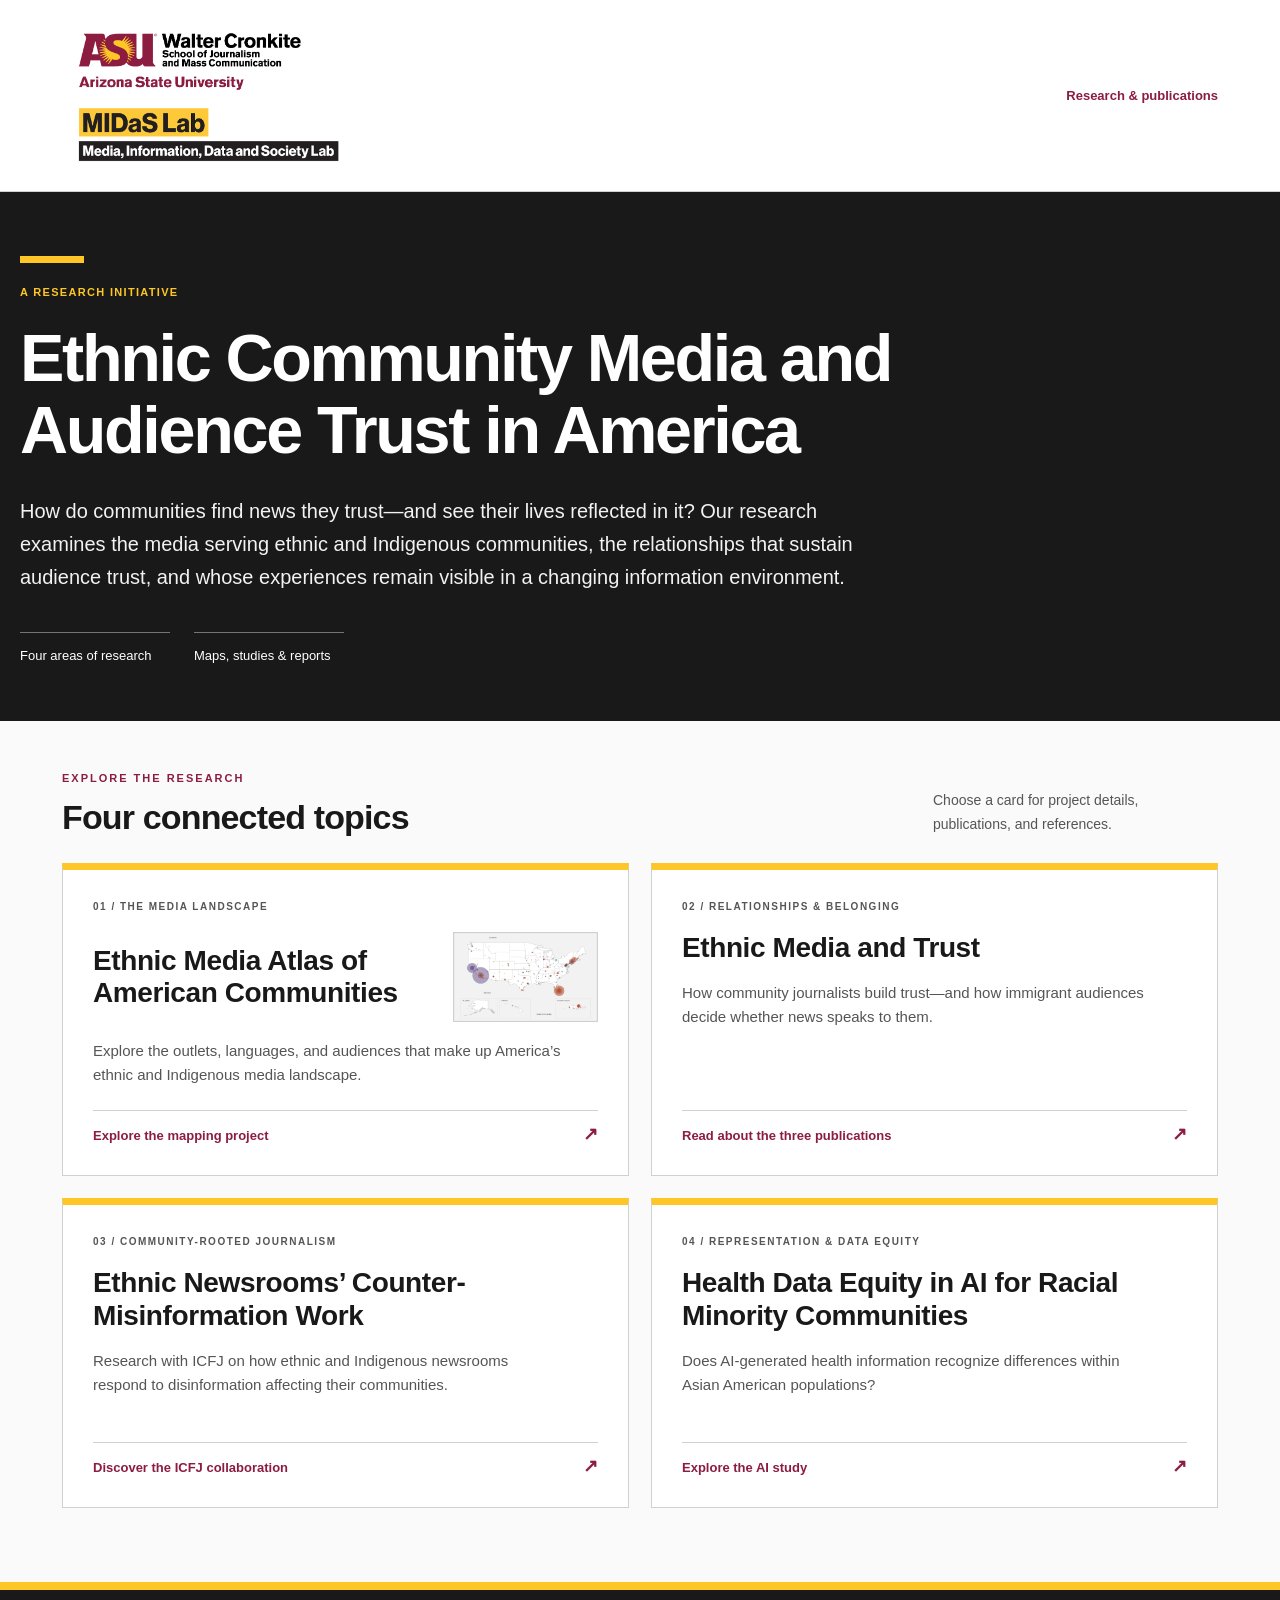
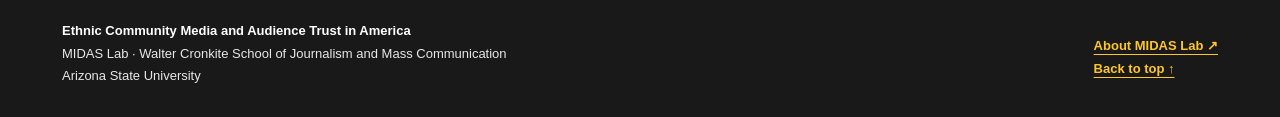
==== index.html @ 0b3fea5e "Publish MIDAS Lab research website" ====
<!doctype html>
<html lang="en">
<head>
  <meta charset="utf-8">
  <meta name="viewport" content="width=device-width, initial-scale=1">
  <title>Ethnic Community Media and Audience Trust in America | MIDAS Lab</title>
  <meta name="description" content="MIDAS Lab research on ethnic and Indigenous media, audience trust, countering disinformation, and equity in AI health information.">
  <style>
    :root{--ink:#18343b;--muted:#52666a;--paper:#f7f8f5;--white:#fff;--line:#d8e1da;--accent:#ad5138;--mint:#e9efe7}
    *{box-sizing:border-box}html{scroll-behavior:smooth;scroll-padding-top:24px}body{margin:0;background:var(--paper);color:var(--ink);font:17px/1.7 -apple-system,BlinkMacSystemFont,"Segoe UI",sans-serif}a{color:#24685f;text-underline-offset:4px}a:hover{color:var(--accent)}a:focus-visible{outline:3px solid #d1a348;outline-offset:5px}h1,h2,h3,p,figure{margin:0}h1,h2,h3{font-family:Georgia,"Times New Roman",serif;font-weight:400;line-height:1.14}h1{font-size:clamp(42px,5.2vw,76px);letter-spacing:-2px;max-width:1020px}h2{font-size:clamp(32px,3.3vw,46px);letter-spacing:-1px}h3{font-size:25px;line-height:1.25}p+p{margin-top:15px}.shell{max-width:1240px;padding:0 42px;margin:auto}
    .masthead{border-bottom:1px solid #ffffff25;padding:22px 0}.masthead .shell{display:flex;align-items:center;justify-content:space-between;gap:24px}.brand{font-size:18px;font-weight:750;letter-spacing:2px}.affiliation{font-size:12px;line-height:1.55;text-align:right;max-width:340px;color:#c7d7d4}.top{background:#16343b;color:#fff}.eyebrow{text-transform:uppercase;letter-spacing:2px;font-size:11px;font-weight:750}.hero{padding:64px 0 54px}.hero .eyebrow{color:#e2b681;margin-bottom:22px}.hero .intro{font-size:20px;line-height:1.65;color:#d5e2de;max-width:850px;margin-top:28px}.hero-bottom{margin-top:38px;display:flex;gap:24px;align-items:center;color:#bbcfca;font-size:13px}.hero-bottom span{border-top:1px solid #69817e;padding-top:12px;min-width:150px}.topic-nav{border-bottom:1px solid var(--line);background:#edf1eb}.topic-nav .shell{display:grid;grid-template-columns:repeat(4,1fr)}.topic-nav a{text-decoration:none;color:var(--ink);font-size:14px;padding:22px 16px;border-right:1px solid var(--line);line-height:1.4}.topic-nav a:first-child{padding-left:0}.topic-nav a:last-child{border-right:0}.topic-nav b{display:block;font-size:10px;letter-spacing:1.5px;color:var(--accent);margin-bottom:5px}
    main{padding-bottom:60px}.topic{padding:66px 0;border-bottom:1px solid var(--line)}.section-top{display:grid;grid-template-columns:60px 1fr;gap:18px}.number{font-family:Georgia,serif;font-size:24px;color:var(--accent);padding-top:6px}.section-heading .eyebrow{color:var(--muted);margin-bottom:13px}.lead{font-size:18px;color:var(--muted);max-width:870px;margin-top:22px}.atlas-layout{display:grid;grid-template-columns:.85fr 1.3fr;gap:38px;margin:30px 0 0 78px;align-items:center}.atlas-copy p{font-size:16px;color:var(--muted)}.button{display:inline-block;background:var(--ink);border:1px solid var(--ink);color:#fff;padding:11px 19px;text-decoration:none;font-size:14px;font-weight:650;border-radius:3px;margin-top:23px}.button:hover{background:#285951;color:#fff}.map-frame{display:block;border:1px solid var(--line);border-radius:6px;overflow:hidden;background:#edf2ed}.map-frame img{display:block;width:100%;height:auto}figcaption{font-size:11px;color:var(--muted);line-height:1.5;margin-top:9px}.meta{font-size:11px;text-transform:uppercase;letter-spacing:1.2px;color:var(--accent);font-weight:750;margin-bottom:13px}.publications{margin:34px 0 0 78px;display:grid;gap:18px}.publication{background:var(--white);border:1px solid var(--line);border-radius:5px;padding:28px 30px}.publication p{color:var(--muted);font-size:16px;margin-top:15px}.links{display:flex;gap:20px;flex-wrap:wrap;margin-top:18px;font-size:14px;font-weight:650}.citation{margin-top:22px;padding-top:18px;border-top:1px solid var(--line)}.citation-label{font-size:10px;letter-spacing:1.5px;text-transform:uppercase;color:var(--muted);font-weight:750}.publication .reference{font-size:13px;line-height:1.75;color:#4c5e62;margin-top:8px;overflow-wrap:anywhere;padding-left:18px;text-indent:-18px}.publication .note{font-size:12px;margin-top:12px}.wide-summary{max-width:900px}.topic-note{font-size:13px;color:var(--muted);margin:22px 0 0 78px}.footer{background:#e9eee7;padding:30px 0;color:var(--muted);font-size:13px}.footer .shell{display:flex;justify-content:space-between;gap:30px}.footer a{font-weight:650}.footer strong{color:var(--ink)}
    @media(max-width:780px){.shell{padding:0 24px}.hero{padding:44px 0}.affiliation{max-width:230px;font-size:10px}.hero .intro{font-size:18px}h1{letter-spacing:-1px}.topic-nav .shell{grid-template-columns:1fr 1fr}.topic-nav a{padding:17px 12px!important;border-bottom:1px solid var(--line)}.topic-nav a:nth-child(2){border-right:0}.topic-nav a:nth-child(n+3){border-bottom:0}.topic{padding:42px 0}.section-top{grid-template-columns:36px 1fr;gap:12px}.number{font-size:20px}.atlas-layout{grid-template-columns:1fr;gap:24px;margin-left:48px}.atlas-layout figure{grid-row:1}.publications,.topic-note{margin-left:48px}.publication{padding:23px}.footer .shell{flex-direction:column;gap:12px}.lead{font-size:16px}}
    @media(max-width:450px){.shell{padding:0 20px}.masthead .shell{align-items:flex-start}.affiliation{max-width:175px}.brand{font-size:15px;white-space:nowrap}.hero-bottom{gap:15px;flex-wrap:wrap}.hero-bottom span{min-width:100px}.atlas-layout,.publications,.topic-note{margin-left:0}.publication{padding:22px 20px}h3{font-size:23px}.topic-nav a{font-size:12px}.lead{margin-top:17px}}
    @media(prefers-reduced-motion:reduce){html{scroll-behavior:auto}}@media print{.top{background:white;color:var(--ink)}.hero .intro,.hero .eyebrow,.affiliation{color:var(--muted)}.topic-nav{display:none}.topic{break-inside:avoid}.publication{break-inside:avoid}.shell{padding:0 15px}.hero{padding:30px 0}h1{font-size:40px}}
  
/* Supplied ASU Cronkite / MIDaS Lab identity. */
.lab-masthead{background:#fff;border-bottom:1px solid #d6dfdb;color:#172f36}.lab-masthead-inner{max-width:1240px;margin:auto;padding:12px 42px;display:flex;align-items:center;justify-content:space-between;gap:28px}.lab-logo-link{display:block;flex:0 1 300px}.lab-logo{display:block;width:300px;max-width:100%;height:auto}.lab-home-link{font-size:13px;line-height:1.5;color:#24685f;text-decoration:none;max-width:270px;text-align:right}.lab-home-link:hover{text-decoration:underline}@media(max-width:600px){.lab-masthead-inner{padding:10px 20px;gap:12px}.lab-logo-link{flex-basis:230px}.lab-logo{width:230px}.lab-home-link{max-width:105px;font-size:11px}}@media(max-width:380px){.lab-masthead-inner{flex-wrap:wrap}.lab-home-link{max-width:none;text-align:left;margin-bottom:7px}}

/* Topic cards and their project detail panels. */
.research-index{padding:48px 0 54px}.index-heading{display:flex;align-items:end;justify-content:space-between;gap:30px;margin-bottom:26px}.index-heading .eyebrow{color:var(--accent);margin-bottom:10px}.index-heading h2{font-size:34px}.index-heading>p{font-size:14px;color:var(--muted);max-width:285px}.topic-cards{display:grid;grid-template-columns:repeat(2,minmax(0,1fr));gap:22px}.topic-card{display:flex;flex-direction:column;position:relative;text-decoration:none;color:var(--ink);background:#fff;border:1px solid var(--line);border-top:4px solid #668a7b;border-radius:7px;padding:28px 30px;min-height:310px;transition:box-shadow .18s,border-color .18s,transform .18s}.topic-card:nth-child(2){border-top-color:#b47749}.topic-card:nth-child(3){border-top-color:#667b9a}.topic-card:nth-child(4){border-top-color:#96815b}.topic-card:hover{color:var(--ink);transform:translateY(-3px);box-shadow:0 10px 26px #18343b12}.topic-card[aria-expanded="true"]{background:#eef3ed;border-color:#4d7769;box-shadow:0 0 0 1px #4d7769}.card-meta{display:block;text-transform:uppercase;font-size:10px;font-weight:750;letter-spacing:1.5px;color:var(--muted);margin-bottom:17px}.topic-card h3{font-size:29px;letter-spacing:-.4px}.topic-card>p{font-size:15px;color:var(--muted);line-height:1.6;margin-top:17px;margin-bottom:23px;max-width:470px}.card-action{display:flex;justify-content:space-between;gap:16px;border-top:1px solid var(--line);padding-top:14px;margin-top:auto;font-size:13px;color:#24685f;font-weight:650}.card-action>span{font-size:18px;line-height:1}.card-overview{display:grid;grid-template-columns:1fr 145px;gap:20px;align-items:center}.card-overview img{display:block;width:100%;height:auto;border-radius:4px;border:1px solid var(--line)}.detail-toolbar{border-top:1px solid var(--line);padding-top:28px;align-items:center;justify-content:space-between;gap:20px}.detail-toolbar:not([hidden]){display:flex}.detail-toolbar button{font:600 14px/1.5 inherit;font-family:inherit;font-size:14px;cursor:pointer;color:#24685f;background:white;border:1px solid #aabcb9;border-radius:4px;padding:10px 16px}.detail-toolbar button:focus-visible{outline:3px solid #d1a348;outline-offset:4px}.detail-toolbar>span{font-size:12px;color:var(--muted)}.cards-enabled .topic{padding-top:36px}.topic[hidden]{display:none}.cards-enabled main{padding-bottom:20px}.topic h2:focus{outline:none}
@media(max-width:900px){.card-overview{grid-template-columns:1fr}.card-overview img{width:145px}.topic-card{padding:25px}.topic-card h3{font-size:27px}}
@media(max-width:650px){.topic-cards{grid-template-columns:1fr;gap:18px}.topic-card{min-height:0;padding:25px}.topic-card h3{font-size:28px}.index-heading{display:block}.index-heading>p{margin-top:16px;max-width:none}.research-index{padding:36px 0}.card-overview{grid-template-columns:1fr 110px;gap:14px}.card-overview img{width:110px}.atlas-card h3{font-size:25px}.detail-toolbar>span{display:none}}
@media(max-width:360px){.card-overview{grid-template-columns:1fr}.card-overview img{width:160px}}
@media(prefers-reduced-motion:reduce){.topic-card{transition:none}.topic-card:hover{transform:none}}@media print{.research-index,.detail-toolbar:not([hidden]){display:none}.topic[hidden]{display:block!important}}
</style>
<link rel="stylesheet" href="asu-brand.css">
</head>
<body>
  <header class="top">
    <div class="lab-masthead"><div class="lab-masthead-inner"><a class="lab-logo-link" href="https://cronkite.asu.edu/about/centers-and-institutes/midas-lab" aria-label="About MIDaS Lab at ASU Cronkite"><img class="lab-logo" src="midas-lab-logo.png" alt="Arizona State University, Walter Cronkite School of Journalism and Mass Communication; MIDaS Lab — Media, Information, Data and Society Lab" width="1013" height="563"></a><span class="lab-home-link">Research &amp; publications</span></div></div>
    <div class="shell hero">
      <p class="eyebrow">A research initiative</p>
      <h1>Ethnic Community Media and Audience Trust in America</h1>
      <p class="intro">How do communities find news they trust—and see their lives reflected in it? Our research examines the media serving ethnic and Indigenous communities, the relationships that sustain audience trust, and whose experiences remain visible in a changing information environment.</p>
      <div class="hero-bottom"><span>Four areas of research</span><span>Maps, studies &amp; reports</span></div>
    </div>
  </header>
  <main class="shell">
    <div class="research-index" id="research-topics">
      <div class="index-heading"><div><p class="eyebrow">Explore the research</p><h2>Four connected topics</h2></div><p>Choose a card for project details, publications, and references.</p></div>
      <div class="topic-cards" aria-label="Research topics">
        <a class="topic-card atlas-card" href="#atlas" aria-controls="atlas"><span class="card-meta">01 / The media landscape</span><div class="card-overview"><h3>Ethnic Media Atlas of American Communities</h3><img src="atlas-map.png" alt="" width="2200" height="1360"></div><p>Explore the outlets, languages, and audiences that make up America’s ethnic and Indigenous media landscape.</p><span class="card-action">Explore the mapping project <span aria-hidden="true">↗</span></span></a>
        <a class="topic-card" href="#trust" aria-controls="trust"><span class="card-meta">02 / Relationships &amp; belonging</span><h3>Ethnic Media and Trust</h3><p>How community journalists build trust—and how immigrant audiences decide whether news speaks to them.</p><span class="card-action">Read about the three publications <span aria-hidden="true">↗</span></span></a>
        <a class="topic-card" href="#counter-misinformation" aria-controls="counter-misinformation"><span class="card-meta">03 / Community-rooted journalism</span><h3>Ethnic Newsrooms’ Counter-Misinformation Work</h3><p>Research with ICFJ on how ethnic and Indigenous newsrooms respond to disinformation affecting their communities.</p><span class="card-action">Discover the ICFJ collaboration <span aria-hidden="true">↗</span></span></a>
        <a class="topic-card" href="#health-ai" aria-controls="health-ai"><span class="card-meta">04 / Representation &amp; data equity</span><h3>Health Data Equity in AI for Racial Minority Communities</h3><p>Does AI-generated health information recognize differences within Asian American populations?</p><span class="card-action">Explore the AI study <span aria-hidden="true">↗</span></span></a>
      </div>
    </div>
    <div class="detail-toolbar" hidden><button type="button" id="close-topic">← Back to topic cards</button><span>Project details &amp; publications</span></div>
    <section class="topic" id="atlas" aria-labelledby="atlas-title">
      <div class="section-top"><span class="number" aria-hidden="true">01</span><div class="section-heading"><p class="eyebrow">The media landscape</p><h2 id="atlas-title">Ethnic Media Atlas of American Communities</h2><p class="lead">An interactive view of the outlets connecting ethnic and Indigenous communities across the United States.</p></div></div>
      <div class="atlas-layout"><div class="atlas-copy"><p>The atlas brings together outlet locations, community and language categories, and Facebook audience information. Explore the map by state, community, or language, compare audience size and followers relative to city population, and browse the outlet directory.</p><p>Summary charts, the downloadable dataset, and a description of how we built it accompany the map.</p><a class="button" href="mapping-ethnic-media-2025.html">Explore the interactive atlas <span aria-hidden="true">↗</span></a></div>
      <figure><a class="map-frame" href="mapping-ethnic-media-2025.html" aria-label="Open the interactive Ethnic Media Atlas"><img src="atlas-map.png" alt="Map of the United States showing ethnic and Indigenous media outlet locations as colored circles of different sizes." width="2200" height="1360"></a><figcaption>A snapshot of the atlas. Circle colors distinguish community groups; circle areas represent Facebook follower counts. Open the atlas to filter outlets and change the audience measure.</figcaption></figure></div>
    </section>
    <section class="topic" id="trust" aria-labelledby="trust-title">
      <div class="section-top"><span class="number" aria-hidden="true">02</span><div class="section-heading"><p class="eyebrow">Relationships &amp; belonging</p><h2 id="trust-title">Ethnic Media and Trust</h2><p class="lead">These studies examine trust from both sides of the newsroom–audience relationship: how journalists make their reporting relevant to community life, and how immigrant audiences decide whether news speaks to them.</p></div></div>
      <div class="publications">
        <article class="publication"><div class="meta">Journal article · 2026 · Journalism Practice</div><h3>Credible, but Not for Me</h3><p>Interviews with 22 Chinese, Korean, and Filipino immigrants reveal an ambivalent relationship with U.S. news: participants can see it as credible while also finding it alienating or propagandistic. The study examines how belonging and personal relevance shape trust and the turn toward alternative news sources.</p><div class="links"><a href="25_JP_Credible%20%20but%20Not%20for%20Me%20%20Immigrant%20Folk%20Theories%20of%20News%20Trust%20in%20Chinese%20%20Korean%20%20and%20Filipino%20Communities%20in%20the%20US.pdf">Read the article (PDF)</a><a href="https://doi.org/10.1080/17512786.2024.2340526">Publisher page</a></div><div class="citation"><div class="citation-label">APA reference</div><p class="reference">Kwon, H., Vera-Phillips, K., Moon, Y. E., Shao, C., &amp; Xu, W. W. (2026). Credible, but not for me: Immigrant folk theories of news trust in Chinese, Korean, and Filipino communities in the US. <em>Journalism Practice, 20</em>(1), 235–255. <a href="https://doi.org/10.1080/17512786.2024.2340526">https://doi.org/10.1080/17512786.2024.2340526</a></p><p class="note">Published online in 2024; the reference follows the 2026 volume and issue shown in the supplied article.</p></div></article>
        <article class="publication"><div class="meta">Journal article · 2026 · Journalism &amp; Mass Communication Quarterly</div><h3>Contextualizing Trust: Geo-Ethnic Media, Relatable Storytelling, and Audience Trust</h3><p>Drawing on interviews with 38 journalists, this study identifies three principles of trust-building: reporting from within, narrative stewardship, and reporting with cultural consciousness. It proposes “relatable journalism,” in which journalists and audiences recognize a shared sense of belonging.</p><div class="links"><a href="26%20JMCQ_ethnicmediatrust.pdf">Read the article (PDF)</a><a href="https://doi.org/10.1177/10776990261416899">Publisher page</a></div><div class="citation"><div class="citation-label">APA reference</div><p class="reference">Moon, Y. E., Hays, C., Xu, Z., Roschke, K., &amp; Kwon, K. H. (2026). Contextualizing trust: Geo-ethnic media, relatable storytelling, and audience trust. <em>Journalism &amp; Mass Communication Quarterly.</em> Advance online publication. <a href="https://doi.org/10.1177/10776990261416899">https://doi.org/10.1177/10776990261416899</a></p></div></article>
        <article class="publication"><div class="meta">MIDAS Lab report · 2024</div><h3>Blurred Lines: When Immigrants Conflate News Stories and Propaganda</h3><p>This public-facing report translates the immigrant interview research into recommendations for newsrooms. It explains why some Asian immigrant participants interpret U.S. coverage as propaganda and calls for reporting that better reflects their experiences, information needs, and perspectives on international affairs.</p><div class="links"><a href="2024_MIDAS%20Report_Asian%20Immigrant%20and%20propaganda.pdf">Read the report (PDF)</a><a href="https://doi.org/10.6084/m9.figshare.25122341">Report record</a></div><div class="citation"><div class="citation-label">APA reference · following the report’s recommended author</div><p class="reference">Media Information, Data and Society (MIDaS) Lab. (2024, January). <em>Blurred lines: When immigrants conflate news stories and propaganda.</em> <a href="https://doi.org/10.6084/m9.figshare.25122341">https://doi.org/10.6084/m9.figshare.25122341</a></p><p class="note">Prepared by Kristina Vera-Phillips. This report draws on the same 22-interview study discussed in “Credible, but Not for Me.”</p></div></article>
      </div>
    </section>
    <section class="topic" id="counter-misinformation" aria-labelledby="newsroom-title">
      <div class="section-top"><span class="number" aria-hidden="true">03</span><div class="section-heading"><p class="eyebrow">Community-rooted journalism</p><h2 id="newsroom-title">Ethnic Newsrooms’ Counter-Misinformation Work</h2><p class="lead">How do newsrooms respond when false claims target the very communities they serve? This collaboration with the International Center for Journalists (ICFJ) examines the work of ethnic and Indigenous media around the 2024 U.S. presidential election.</p></div></div>
      <div class="publications"><article class="publication"><div class="meta">Research report · October 2025 · In collaboration with ICFJ</div><h3>Disarming Disinformation: United States</h3><p>The report combines five outlet case studies, 45 journalist interviews, analysis of news and social media content, and a survey of 1,020 U.S. adults. It examines community-based responses to disinformation, including culturally informed reporting and efforts to address false narratives across languages and platforms. Its 22 recommendations identify actions for newsrooms and organizations supporting journalism.</p><p>The case studies feature ICT, New York Amsterdam News, The Haitian Times, Telemundo Yuma, and Phoenix North America Chinese Channel.</p><div class="links"><a href="25%20ICFJ_Disarming%20Disinformation%20Research_United%20States%20Case%20Study.pdf">Read the report (PDF)</a><a href="https://www.icfj.org/disarming-disinformation-research-united-states-case-study">Explore the ICFJ collaboration</a></div><div class="citation"><div class="citation-label">Suggested citation · APA style</div><p class="reference">Kwon, K. H., Moon, Y. E., Posetti, J., Shabbir, N., Williams, K., Aboulez, N., Ejaz, W., Oates, S., Li, W.-P., Hassan, N., &amp; Flores, A. (2025). <em>Disarming disinformation: United States</em> (J. Posetti, N. Shabbir, &amp; K. Williams, Eds.). International Center for Journalists. <a href="https://www.icfj.org/disarming-disinformation-research-united-states-case-study">https://www.icfj.org/disarming-disinformation-research-united-states-case-study</a></p></div></article></div>
    </section>
    <section class="topic" id="health-ai" aria-labelledby="health-title">
      <div class="section-top"><span class="number" aria-hidden="true">04</span><div class="section-heading"><p class="eyebrow">Representation in emerging information systems</p><h2 id="health-title">Health Data Equity in AI for Racial Minority Communities</h2><p class="lead">Broad racial categories can obscure differences in health needs. This study asks whether AI-generated health information recognizes those differences, focusing on the diversity within Asian American populations.</p></div></div>
      <div class="publications"><article class="publication"><div class="meta">Conference article · 2025 · AIES</div><h3>Disaggregated Health Data in LLMs: Evaluating Data Equity in the Context of Asian American Representation</h3><p>The researchers evaluated GPT-3.5 responses for 21 Asian American subgroups, comparing the diversity and accuracy of the health information it produced. The study finds uneven representation and gaps in subgroup-specific health concerns, pointing to the need for more precise prompts and better integration of authoritative health data. The findings concern the model and data collection period studied, rather than all AI systems.</p><div class="links"><a href="25.%20Data%20disaggregation%20in%20LLM.pdf">Read the article (PDF)</a><a href="https://ojs.aaai.org/index.php/AIES/article/view/36549">Conference publication</a></div><div class="citation"><div class="citation-label">APA reference</div><p class="reference">Balasuriya Mudiyanselage, U., Jayprakash, B., Lee, K., &amp; Kwon, K. H. (2025). Disaggregated health data in LLMs: Evaluating data equity in the context of Asian American representation. <em>Proceedings of the AAAI/ACM Conference on AI, Ethics, and Society, 8</em>(1), 292–303. <a href="https://doi.org/10.1609/aies.v8i1.36549">https://doi.org/10.1609/aies.v8i1.36549</a></p></div></article></div>
    </section>
  </main>
  <footer class="footer"><div class="shell"><p><strong>Ethnic Community Media and Audience Trust in America</strong><br>MIDAS Lab · Walter Cronkite School of Journalism and Mass Communication<br>Arizona State University</p><p><a href="https://cronkite.asu.edu/about/centers-and-institutes/midas-lab">About MIDAS Lab ↗</a><br><a href="#">Back to top ↑</a></p></div></footer>

<script>
(() => {
  const cards = Array.from(document.querySelectorAll('.topic-card'));
  const topics = Array.from(document.querySelectorAll('main > .topic'));
  const toolbar = document.querySelector('.detail-toolbar');
  const close = document.getElementById('close-topic');
  let activeCard;
  document.body.classList.add('cards-enabled');
  function showTopic(id, navigate = false) {
    const topic = topics.find(section => section.id === id);
    topics.forEach(section => { section.hidden = section !== topic; });
    cards.forEach(card => card.setAttribute('aria-expanded', String(card.getAttribute('aria-controls') === topic?.id)));
    toolbar.hidden = !topic;
    activeCard = cards.find(card => card.getAttribute('aria-controls') === topic?.id);
    if (topic && navigate) {
      const heading = topic.querySelector('h2');
      heading.tabIndex = -1;
      heading.focus({preventScroll:true});
      toolbar.scrollIntoView({block:'start'});
    }
  }
  cards.forEach(card => card.addEventListener('click', event => {
    if (event.metaKey || event.ctrlKey || event.shiftKey || event.altKey) return;
    event.preventDefault();
    const id = card.getAttribute('aria-controls');
    if (location.hash !== '#' + id) history.pushState(null, '', '#' + id);
    showTopic(id, true);
  }));
  close.addEventListener('click', () => {
    const previous = activeCard;
    history.pushState(null, '', location.pathname + location.search);
    showTopic('');
    previous?.focus({preventScroll:true});
    document.getElementById('research-topics').scrollIntoView({block:'start'});
  });
  window.addEventListener('popstate', () => showTopic(location.hash.slice(1), !!location.hash));
  window.addEventListener('hashchange', () => showTopic(location.hash.slice(1), !!location.hash));
  showTopic(location.hash.slice(1), !!location.hash);
})();
</script>
</body>
</html>
---- asu-brand.css ----
/* ASU styling derived from the supplied Cronkite flyer and 2023 presentation
   templates, with web typography and colors checked against brandguide.asu.edu.
   Data visualization category colors remain distinct from interface colors. */
:root {
  --asu-maroon: #8c1d40;
  --asu-gold: #ffc627;
  --asu-black: #191919;
  --asu-gray: #747474;
  --ink: #191919;
  --muted: #555;
  --paper: #fafafa;
  --line: #d0d0d0;
  --accent: #8c1d40;
  --mint: #f2f2f2;
}
body { background: var(--paper); color: var(--ink); font-family: Arial, Helvetica, sans-serif; }
h1, h2, h3, .hero h1, .hero-stat b, .group-total strong,
.number, .section-num, .citation {
  font-family: Arial, Helvetica, sans-serif;
}
h1, h2, h3, .hero h1 { font-weight: 700; color: inherit; }
h1, .hero h1 { letter-spacing: -.035em; line-height: 1.08; }
h2 { letter-spacing: -.025em; }
a, .lab-home-link { color: var(--asu-maroon); }
a:hover { color: #64152e; }
a:focus-visible, button:focus-visible, input:focus-visible,
select:focus-visible, summary:focus-visible {
  outline: 3px solid var(--asu-maroon); outline-offset: 4px;
}
.lab-masthead { color: var(--asu-black); background: #fff; border-bottom: 1px solid #d0d0d0; }
.lab-masthead-inner { padding-top: 12px; padding-bottom: 12px; }
.lab-logo { height: auto; }
.lab-home-link { font-weight: 700; }
header, .top { color: #fff; background: var(--asu-black); }
.hero { position: relative; }
.hero h1 { max-width: 1040px; }
.hero .eyebrow { color: var(--asu-gold); letter-spacing: .12em; }
.hero .eyebrow::before { content: ''; display: block; width: 64px; height: 7px; background: var(--asu-gold); margin-bottom: 20px; }
.hero p, .hero .intro, .hero-stat span { color: #f2f2f2; }
.hero-bottom { color: #fff; }
.hero-bottom span, .hero-stat { border-color: #747474; }
.hero-stat b { font-weight: 700; color: var(--asu-gold); }
nav[aria-label="Page sections"] { background: var(--asu-black); }
nav[aria-label="Page sections"] a { color: #fff; border-bottom: 3px solid transparent; padding: 6px 0; }
nav[aria-label="Page sections"] a:hover { color: var(--asu-gold); border-bottom-color: var(--asu-gold); }
header a:focus-visible, .top a:focus-visible { outline-color: var(--asu-gold); }
header .lab-masthead a:focus-visible { outline-color: var(--asu-maroon); }
.section-num, .number, .meta, .index-heading .eyebrow { color: var(--asu-maroon); }
.section-num, .number { font-weight: 700; }
.section-heading .eyebrow, .card-meta { color: #555; }
.lead, .intro, .atlas-copy p, .topic-card > p { color: #555; }
.topic-card, .topic-card:nth-child(n) {
  color: var(--asu-black); background: #fff; border: 1px solid #d0d0d0;
  border-top: 7px solid var(--asu-gold); border-radius: 0;
}
.topic-card:hover { color: var(--asu-black); border-color: #747474; border-top-color: var(--asu-maroon); box-shadow: 0 5px 14px #00000014; }
.topic-card[aria-expanded="true"] { background: #fff; border-color: var(--asu-maroon); box-shadow: 0 0 0 2px var(--asu-maroon); }
.topic-card h3 { font-weight: 700; font-size: 28px; line-height: 1.15; }
.card-action { color: var(--asu-maroon); border-top-color: #d0d0d0; font-weight: 700; }
.card-overview img, .map-frame, .publication { border-radius: 0; border-color: #d0d0d0; }
.publication { border-left: 5px solid var(--asu-gold); }
.publication .reference { color: #484848; }
.publication .citation { border-left: 0; }
.citation { border-left-color: var(--asu-gold); }
.button, .download-button, .detail-toolbar button {
  color: #fff; background: var(--asu-maroon); border: 1px solid var(--asu-maroon);
  border-radius: 999px; padding: 12px 24px; font-family: Arial, Helvetica, sans-serif;
  font-weight: 700; line-height: 1.4; text-decoration: none;
}
.button:hover, .download-button:hover, .detail-toolbar button:hover { color: #fff; background: #64152e; border-color: #64152e; }
button, input, select { font-family: Arial, Helvetica, sans-serif; }
button { border-color: #747474; border-radius: 4px; }
button:hover { background: #f2f2f2; }
.tools > button, .pager button { border-radius: 999px; }
.field select, .field input { border-color: #747474; border-radius: 0; }
.note { background: #f2f2f2; border-left: 5px solid var(--asu-gold); }
.benchmark { border-left-color: var(--asu-gold); }
.bar-track { background: #e8e8e8; }
.map-wrap { background: #f2f2f2; }
.state { fill: #fff; stroke: #a8a8a8; }
.map-label { fill: #555; }
.inset { stroke: #aaa; }
.detail { background: #fff; border-color: #d0d0d0; }
summary::-webkit-details-marker { color: var(--asu-maroon); }
.directory-collapse > summary { color: var(--asu-black); border-top-color: #747474; }
footer, .footer { color: #e8e8e8; background: var(--asu-black); border-top: 8px solid var(--asu-gold); }
footer a, .footer a { color: var(--asu-gold); }
footer a:hover, .footer a:hover { color: #fff; }
footer strong, .footer strong { color: #fff; }
footer a:focus-visible, .footer a:focus-visible { outline-color: var(--asu-gold); }
@media (max-width: 650px) {
  .topic-card h3 { font-size: 27px; }
  .atlas-card h3 { font-size: 25px; }
  .hero h1 { overflow-wrap: anywhere; }
}
@media print {
  header, .top, footer, .footer { background: #fff; color: #191919; }
  .hero p, .hero .intro, .hero .eyebrow, .hero-stat span, .hero-stat b,
  .hero-bottom, footer strong, .footer strong { color: #191919; }
  footer a, .footer a { color: #8c1d40; }
}
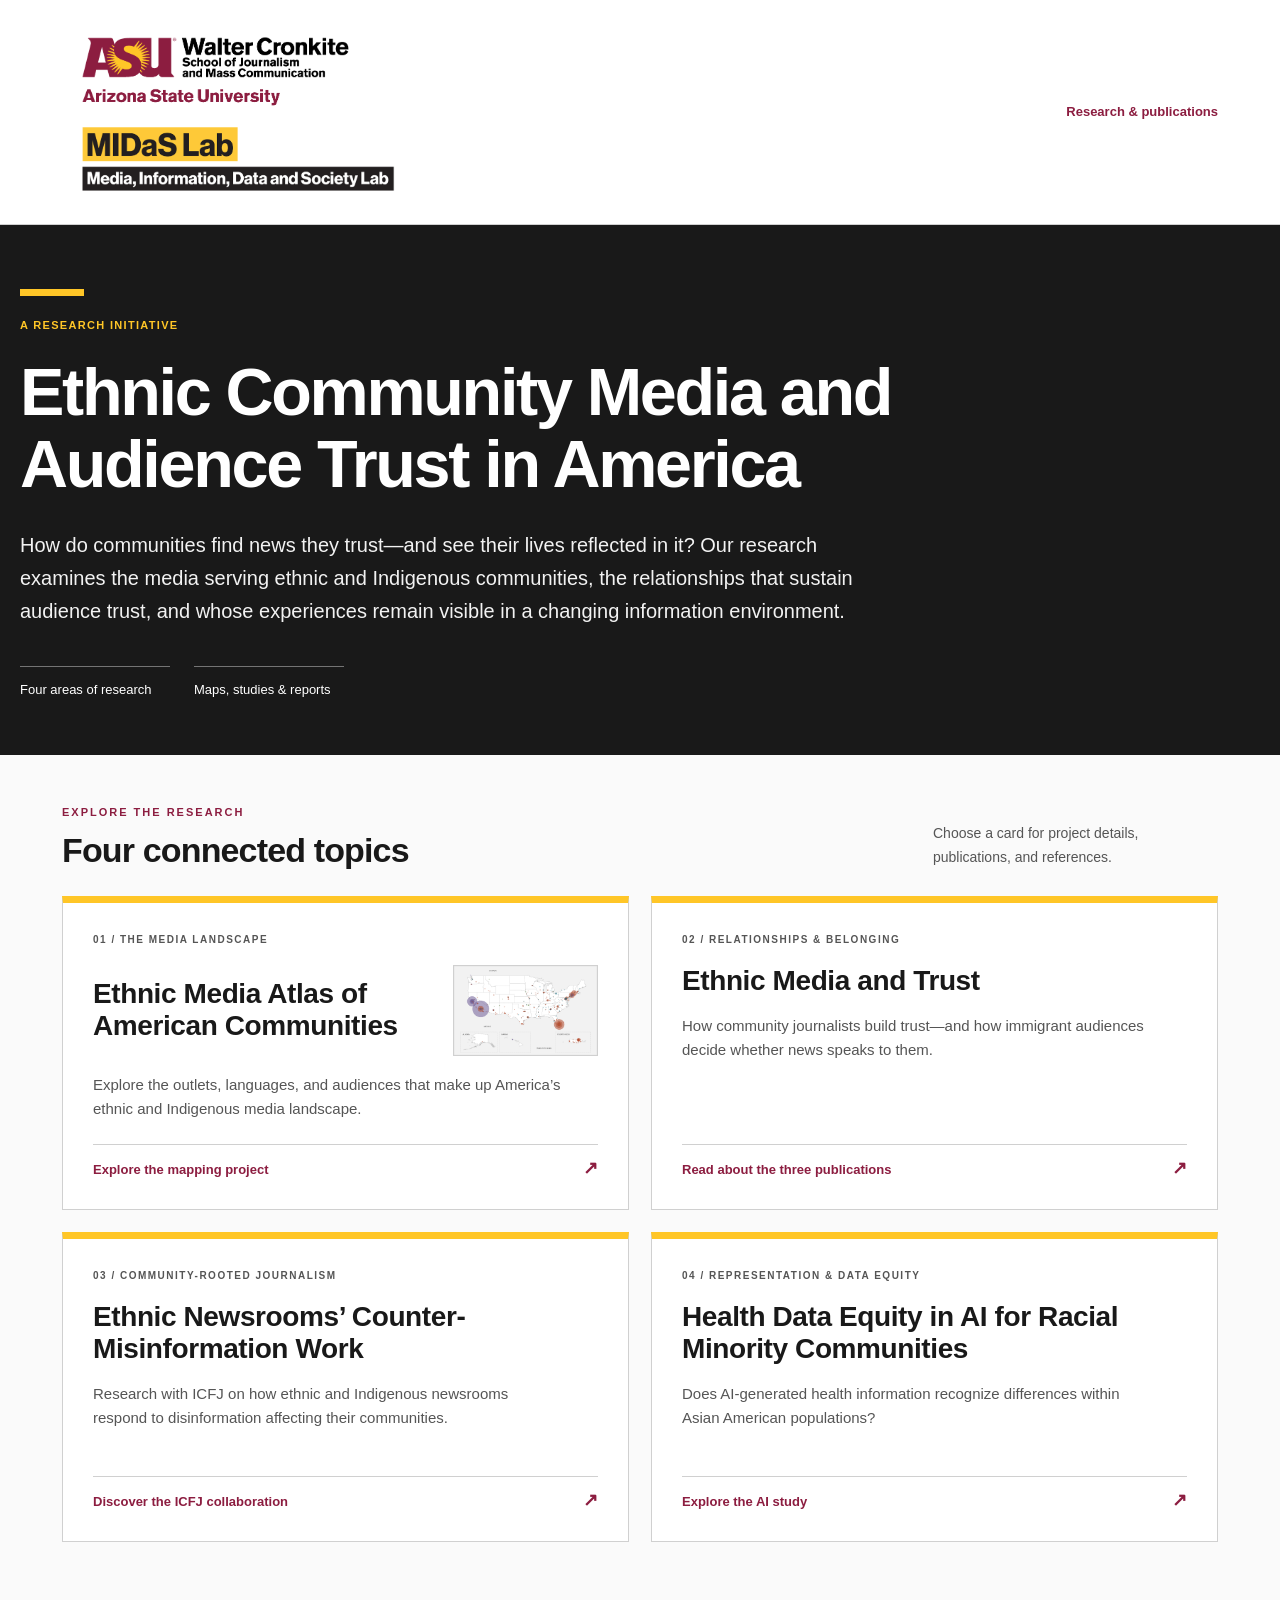
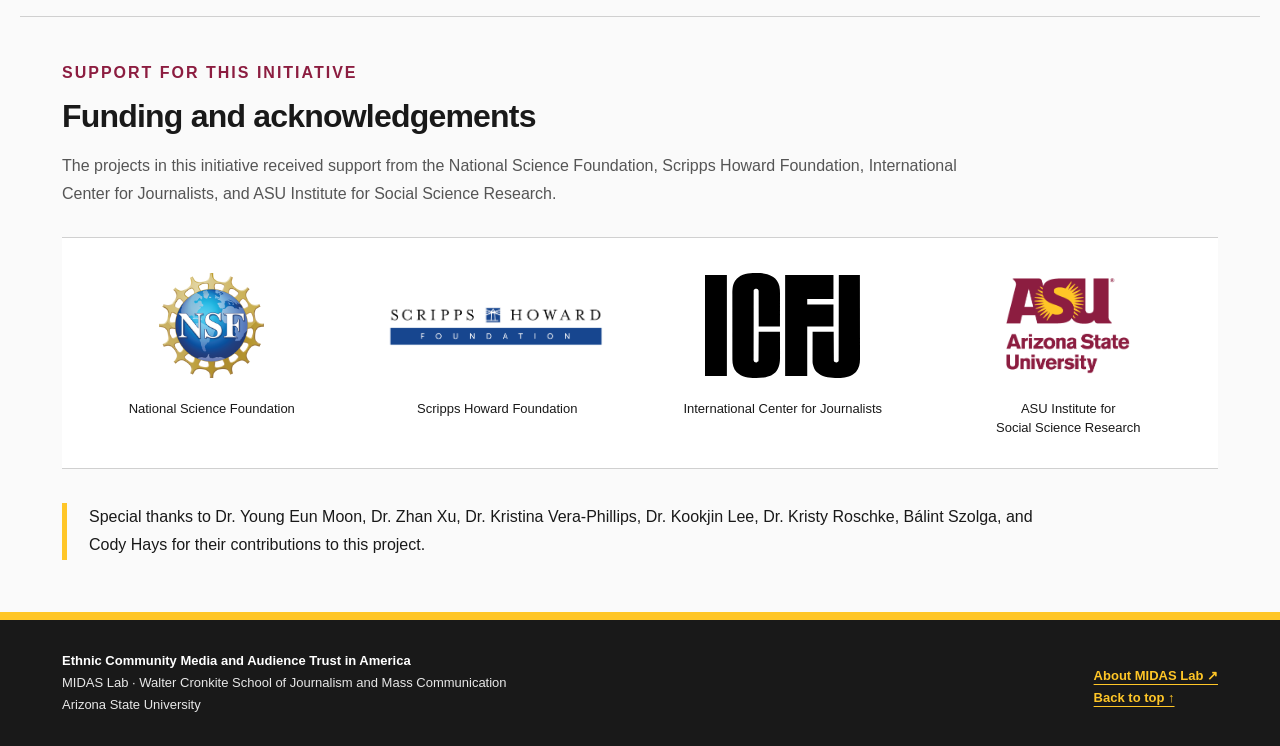
==== commit 0005fc2a: "Add funding acknowledgements and contributor thanks" ====
--- a/index.html
+++ b/index.html
@@ -23,10 +23,16 @@
 @media(max-width:650px){.topic-cards{grid-template-columns:1fr;gap:18px}.topic-card{min-height:0;padding:25px}.topic-card h3{font-size:28px}.index-heading{display:block}.index-heading>p{margin-top:16px;max-width:none}.research-index{padding:36px 0}.card-overview{grid-template-columns:1fr 110px;gap:14px}.card-overview img{width:110px}.atlas-card h3{font-size:25px}.detail-toolbar>span{display:none}}
 @media(max-width:360px){.card-overview{grid-template-columns:1fr}.card-overview img{width:160px}}
 @media(prefers-reduced-motion:reduce){.topic-card{transition:none}.topic-card:hover{transform:none}}@media print{.research-index,.detail-toolbar:not([hidden]){display:none}.topic[hidden]{display:block!important}}
+
+/* Homepage acknowledgement and logo sizing. */
+.initiative-index .lab-logo-link{flex-basis:360px}.initiative-index .lab-logo{width:360px}
+.acknowledgements{padding-top:42px;padding-bottom:52px;border-top:1px solid #d0d0d0}.acknowledgements h2{font-size:32px;margin:0 0 18px}.acknowledgements>.eyebrow{color:#8c1d40;margin-bottom:12px}.acknowledgements>p{font-size:16px;max-width:900px;color:#555}.supporter-logos{display:grid;grid-template-columns:repeat(4,minmax(0,1fr));gap:30px;margin:30px 0 34px;background:#fff;padding:30px 22px;border-top:1px solid #d0d0d0;border-bottom:1px solid #d0d0d0}.supporter{display:flex;flex-direction:column;align-items:center;text-align:center;text-decoration:none;color:#191919;font-size:13px;line-height:1.45;gap:16px}.supporter:hover{color:#8c1d40;text-decoration:underline}.supporter-art{height:116px;width:100%;display:flex;align-items:center;justify-content:center}.supporter-art img{display:block;max-height:105px;max-width:100%;width:auto;height:auto}.supporter--scripps img{width:240px}.supporter--icfj img{max-height:105px}.supporter--asu img{max-height:96px}.acknowledgements .special-thanks{color:#191919;font-size:16px;line-height:1.8;max-width:1000px;border-left:5px solid #ffc627;padding-left:22px;margin-top:0}
+@media(max-width:700px){.supporter-logos{grid-template-columns:repeat(2,minmax(0,1fr));gap:30px 24px}.acknowledgements h2{font-size:28px}}
+@media(max-width:600px){.initiative-index .lab-logo-link{flex-basis:280px}.initiative-index .lab-logo{width:280px}.initiative-index .lab-masthead .lab-home-link{display:none}.acknowledgements{padding-top:30px;padding-bottom:36px}.supporter-logos{padding:24px 12px;gap:26px 18px}.supporter-art{height:100px}.supporter-art img{max-height:92px}.supporter--asu img{max-height:88px}.supporter{font-size:12px}.acknowledgements .special-thanks{padding-left:16px;font-size:15px}}
 </style>
 <link rel="stylesheet" href="asu-brand.css">
 </head>
-<body>
+<body class="initiative-index">
   <header class="top">
     <div class="lab-masthead"><div class="lab-masthead-inner"><a class="lab-logo-link" href="https://cronkite.asu.edu/about/centers-and-institutes/midas-lab" aria-label="About MIDaS Lab at ASU Cronkite"><img class="lab-logo" src="midas-lab-logo.png" alt="Arizona State University, Walter Cronkite School of Journalism and Mass Communication; MIDaS Lab — Media, Information, Data and Society Lab" width="1013" height="563"></a><span class="lab-home-link">Research &amp; publications</span></div></div>
     <div class="shell hero">
@@ -69,6 +75,18 @@
       <div class="publications"><article class="publication"><div class="meta">Conference article · 2025 · AIES</div><h3>Disaggregated Health Data in LLMs: Evaluating Data Equity in the Context of Asian American Representation</h3><p>The researchers evaluated GPT-3.5 responses for 21 Asian American subgroups, comparing the diversity and accuracy of the health information it produced. The study finds uneven representation and gaps in subgroup-specific health concerns, pointing to the need for more precise prompts and better integration of authoritative health data. The findings concern the model and data collection period studied, rather than all AI systems.</p><div class="links"><a href="25.%20Data%20disaggregation%20in%20LLM.pdf">Read the article (PDF)</a><a href="https://ojs.aaai.org/index.php/AIES/article/view/36549">Conference publication</a></div><div class="citation"><div class="citation-label">APA reference</div><p class="reference">Balasuriya Mudiyanselage, U., Jayprakash, B., Lee, K., &amp; Kwon, K. H. (2025). Disaggregated health data in LLMs: Evaluating data equity in the context of Asian American representation. <em>Proceedings of the AAAI/ACM Conference on AI, Ethics, and Society, 8</em>(1), 292–303. <a href="https://doi.org/10.1609/aies.v8i1.36549">https://doi.org/10.1609/aies.v8i1.36549</a></p></div></article></div>
     </section>
   </main>
+  <section class="acknowledgements shell" id="acknowledgements" aria-labelledby="acknowledgements-title">
+    <p class="eyebrow">Support for this initiative</p>
+    <h2 id="acknowledgements-title">Funding and acknowledgements</h2>
+    <p>The projects in this initiative received support from the National Science Foundation, Scripps Howard Foundation, International Center for Journalists, and ASU Institute for Social Science Research.</p>
+    <div class="supporter-logos" aria-label="Supporting organizations">
+      <a class="supporter supporter--nsf" href="https://www.nsf.gov/"><span class="supporter-art"><img src="national-science-foundation.png" alt="National Science Foundation logo" width="320" height="320" loading="lazy"></span><span>National Science Foundation</span></a>
+      <a class="supporter supporter--scripps" href="https://scripps.com/fund/"><span class="supporter-art"><img src="scripps-howard-foundation.png" alt="Scripps Howard Foundation logo" loading="lazy"></span><span>Scripps Howard Foundation</span></a>
+      <a class="supporter supporter--icfj" href="https://www.icfj.org/"><span class="supporter-art"><img src="international-center-for-journalists.svg" alt="International Center for Journalists logo" loading="lazy"></span><span>International Center for Journalists</span></a>
+      <a class="supporter supporter--asu" href="https://issr.asu.edu/"><span class="supporter-art"><img src="arizona-state-university.png" alt="Arizona State University logo" width="303" height="234" loading="lazy"></span><span>ASU Institute for<br>Social Science Research</span></a>
+    </div>
+    <p class="special-thanks">Special thanks to Dr. Young Eun Moon, Dr. Zhan Xu, Dr. Kristina Vera-Phillips, Dr. Kookjin Lee, Dr. Kristy Roschke, Bálint Szolga, and Cody Hays for their contributions to this project.</p>
+  </section>
   <footer class="footer"><div class="shell"><p><strong>Ethnic Community Media and Audience Trust in America</strong><br>MIDAS Lab · Walter Cronkite School of Journalism and Mass Communication<br>Arizona State University</p><p><a href="https://cronkite.asu.edu/about/centers-and-institutes/midas-lab">About MIDAS Lab ↗</a><br><a href="#">Back to top ↑</a></p></div></footer>
 
 <script>
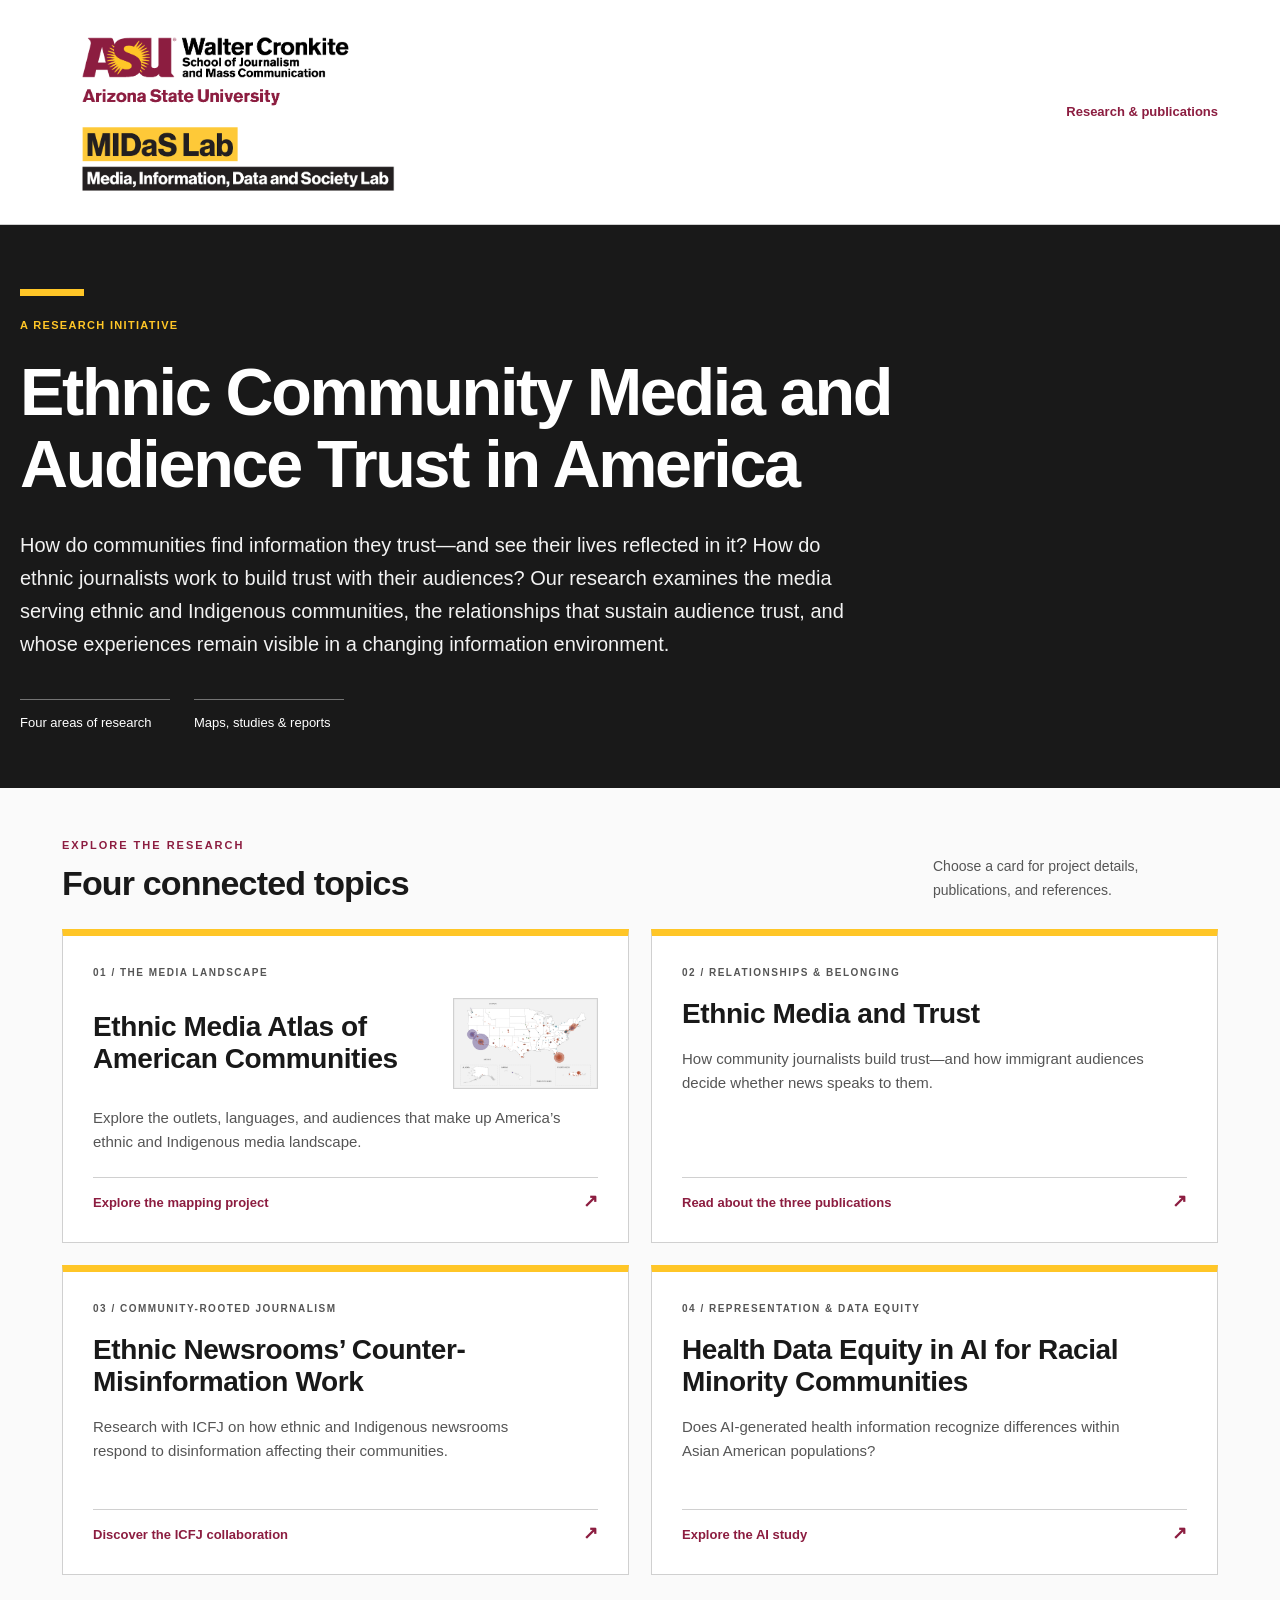
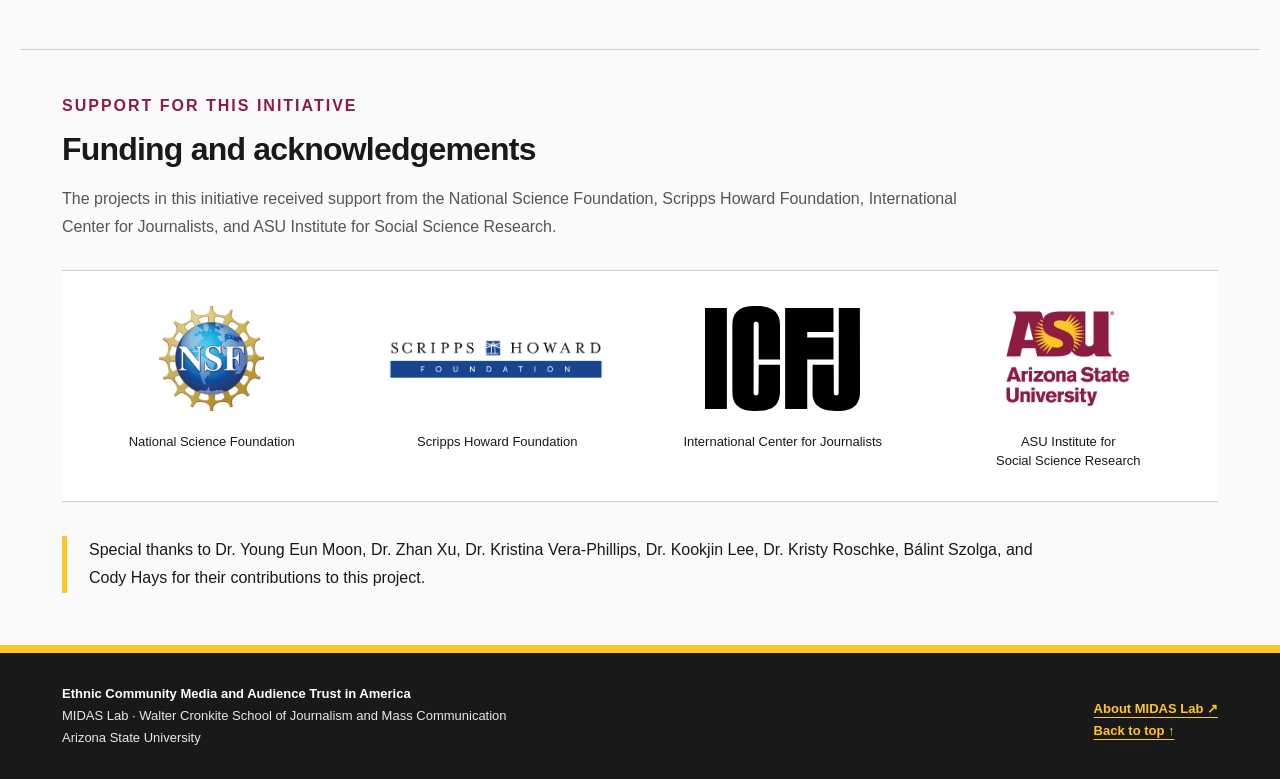
==== commit a70654e6: "Revise research initiative introduction" ====
--- a/index.html
+++ b/index.html
@@ -38,7 +38,7 @@
     <div class="shell hero">
       <p class="eyebrow">A research initiative</p>
       <h1>Ethnic Community Media and Audience Trust in America</h1>
-      <p class="intro">How do communities find news they trust—and see their lives reflected in it? Our research examines the media serving ethnic and Indigenous communities, the relationships that sustain audience trust, and whose experiences remain visible in a changing information environment.</p>
+      <p class="intro">How do communities find information they trust—and see their lives reflected in it? How do ethnic journalists work to build trust with their audiences? Our research examines the media serving ethnic and Indigenous communities, the relationships that sustain audience trust, and whose experiences remain visible in a changing information environment.</p>
       <div class="hero-bottom"><span>Four areas of research</span><span>Maps, studies &amp; reports</span></div>
     </div>
   </header>
